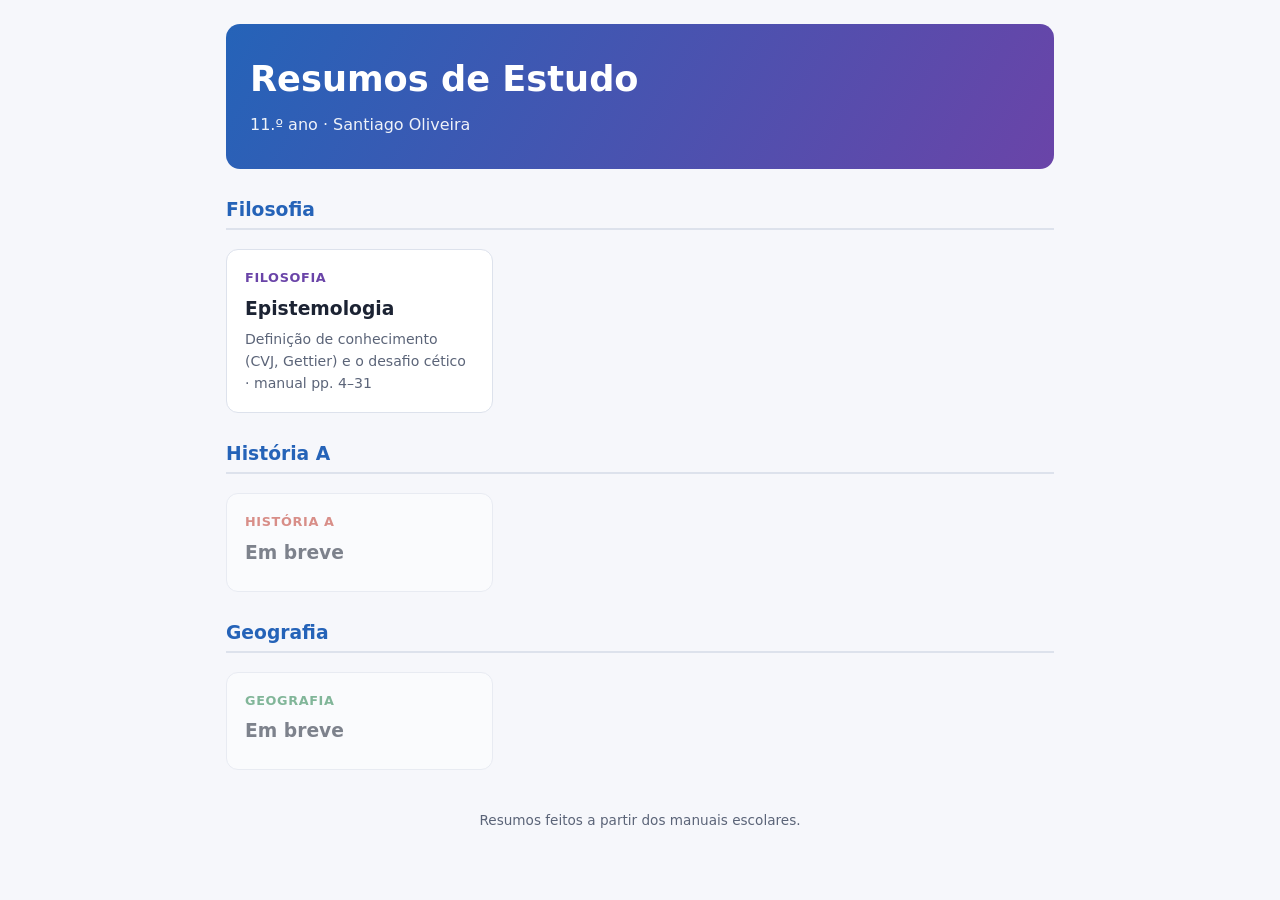
==== index.html @ 996848db "Add files via upload" ====
<!doctype html>
<html lang="pt-PT">
<head>
<meta charset="utf-8">
<meta name="viewport" content="width=device-width, initial-scale=1">
<title>Resumos · Santiago Oliveira</title>
<link rel="stylesheet" href="style.css">
</head>
<body>
<div class="wrap">
  <header class="hero">
    <h1>Resumos de Estudo</h1>
    <p>11.º ano · Santiago Oliveira</p>
  </header>

  <h3>Filosofia</h3>
  <div class="cards">
    <a class="card" href="filosofia-epistemologia.html">
      <div class="subj" style="color:var(--purple)">Filosofia</div>
      <h3>Epistemologia</h3>
      <div class="small">Definição de conhecimento (CVJ, Gettier) e o desafio cético · manual pp. 4–31</div>
    </a>
  </div>

  <h3>História A</h3>
  <div class="cards">
    <div class="card soon">
      <div class="subj" style="color:var(--red)">História A</div>
      <h3>Em breve</h3>
    </div>
  </div>

  <h3>Geografia</h3>
  <div class="cards">
    <div class="card soon">
      <div class="subj" style="color:var(--green)">Geografia</div>
      <h3>Em breve</h3>
    </div>
  </div>

  <footer>Resumos feitos a partir dos manuais escolares.</footer>
</div>
</body>
</html>
---- style.css ----
:root {
  --bg: #f6f7fb;
  --card: #ffffff;
  --text: #1c2333;
  --muted: #5b6478;
  --border: #dde2ec;
  --blue: #2563b8;
  --purple: #6a44a8;
  --red: #c0392b;
  --gray: #7a8496;
  --yellow-bg: #fff6dc;
  --yellow: #d4900a;
  --red-bg: #fdeaea;
  --blue-bg: #eaf1fb;
  --green-bg: #e8f6ec;
  --green: #23824a;
  --row: #f4f6fa;
}
@media (prefers-color-scheme: dark) {
  :root {
    --bg: #11141b;
    --card: #1a1e28;
    --text: #e6e9f0;
    --muted: #9aa3b5;
    --border: #2c3242;
    --row: #20253a;
    --yellow-bg: #2e2716;
    --red-bg: #321c1f;
    --blue-bg: #18243a;
    --green-bg: #17291f;
    --blue: #5b93e0;
    --purple: #9a7ad6;
    --red: #e06a5c;
    --green: #4cc07c;
  }
}
* { box-sizing: border-box; }
body {
  margin: 0;
  background: var(--bg);
  color: var(--text);
  font-family: system-ui, -apple-system, "Segoe UI", Roboto, sans-serif;
  line-height: 1.55;
}
.wrap { max-width: 860px; margin: 0 auto; padding: 24px 16px 64px; }
a { color: var(--blue); }
nav.top { font-size: .95rem; margin-bottom: 16px; }

.hero {
  background: linear-gradient(120deg, #2563b8, #6a44a8);
  color: #fff;
  border-radius: 14px;
  padding: 28px 24px;
  margin-bottom: 20px;
}
.hero h1 { margin: 0 0 6px; font-size: 2.2rem; }
.hero p { margin: 4px 0; opacity: .92; }
.hero .meta {
  background: rgba(255,255,255,.14);
  border-radius: 8px;
  padding: 10px 14px;
  margin-top: 14px;
  font-size: .92rem;
}

h2.sec {
  background: var(--blue);
  color: #fff;
  border-radius: 10px;
  padding: 10px 16px;
  margin: 32px 0 12px;
  font-size: 1.35rem;
}
h3 {
  color: var(--blue);
  border-bottom: 2px solid var(--border);
  padding-bottom: 4px;
  margin-top: 26px;
}
h4 { margin: 18px 0 6px; }

.box {
  border-left: 5px solid var(--yellow);
  background: var(--yellow-bg);
  border-radius: 8px;
  padding: 12px 16px;
  margin: 14px 0;
}
.box.red { border-color: var(--red); background: var(--red-bg); }
.box.blue { border-color: var(--blue); background: var(--blue-bg); }
.box.purple { border-color: var(--purple); background: var(--blue-bg); }
.box.green { border-color: var(--green); background: var(--green-bg); }
.tag {
  display: inline-block;
  font-size: .72rem;
  font-weight: 700;
  letter-spacing: .05em;
  text-transform: uppercase;
  color: #fff;
  background: var(--yellow);
  border-radius: 20px;
  padding: 2px 10px;
  margin-bottom: 6px;
}
.box.red .tag { background: var(--red); }
.box.blue .tag { background: var(--blue); }
.box.purple .tag { background: var(--purple); }
.box.green .tag { background: var(--green); }
.small { font-size: .88rem; color: var(--muted); }

.flow { display: flex; flex-wrap: wrap; gap: 8px; margin: 14px 0; }
.flow div {
  flex: 1 1 160px;
  color: #fff;
  border-radius: 10px;
  padding: 10px;
  text-align: center;
  font-size: .9rem;
}
.flow b { display: block; }

.formula {
  text-align: center;
  font-size: 1.3rem;
  font-weight: 700;
  background: var(--blue-bg);
  border-radius: 10px;
  padding: 14px;
  margin: 12px 0;
}

.table-wrap { overflow-x: auto; margin: 12px 0; }
table { width: 100%; border-collapse: collapse; font-size: .93rem; background: var(--card); }
th { background: var(--blue); color: #fff; text-align: left; padding: 9px 10px; }
td { padding: 9px 10px; border-bottom: 1px solid var(--border); vertical-align: top; }
tr:nth-child(even) td { background: var(--row); }
td.v { color: var(--green); font-weight: 700; text-align: center; }
td.f { color: var(--red); font-weight: 700; text-align: center; }

.grid2 { display: grid; grid-template-columns: 1fr 1fr; gap: 12px; }
@media (max-width: 600px) { .grid2 { grid-template-columns: 1fr; } .hero h1 { font-size: 1.7rem; } }
.grid2 .box { margin: 0; }

.arg {
  background: var(--card);
  border: 1px solid var(--border);
  border-radius: 10px;
  padding: 12px 16px;
  margin: 12px 0;
}
.arg p { margin: 4px 0; }
.arg .concl { font-weight: 700; border-top: 1px solid var(--border); padding-top: 6px; }

/* Página inicial */
.cards { display: grid; grid-template-columns: repeat(auto-fill, minmax(230px, 1fr)); gap: 14px; }
.card {
  display: block;
  background: var(--card);
  border: 1px solid var(--border);
  border-radius: 12px;
  padding: 18px;
  text-decoration: none;
  color: var(--text);
  transition: transform .15s, border-color .15s;
}
.card:hover { transform: translateY(-2px); border-color: var(--blue); }
.card .subj { font-size: .8rem; font-weight: 700; text-transform: uppercase; letter-spacing: .05em; }
.card h3 { border: 0; margin: 6px 0; padding: 0; color: var(--text); }
.card.soon { opacity: .55; pointer-events: none; }
footer { margin-top: 40px; font-size: .85rem; color: var(--muted); text-align: center; }
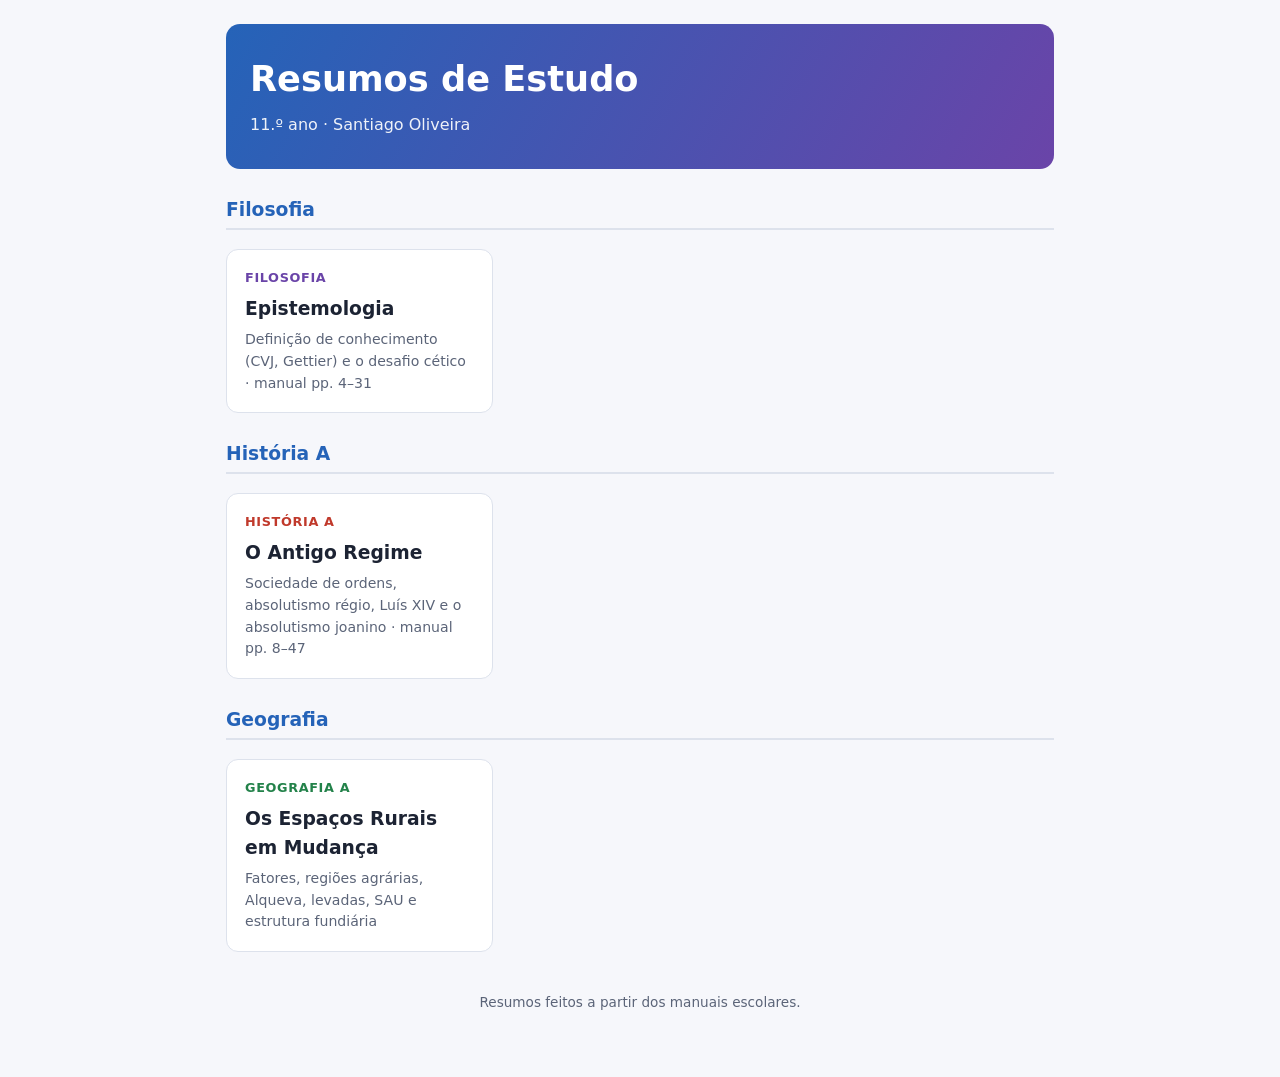
==== commit f23a56d2: "Corrigir nomes do index.html e style.css e remover duplicados Co-Authored-By: Claude Opus 5.5 <norep" ====
--- a/index.html
+++ b/index.html
@@ -24,18 +24,20 @@
 
   <h3>História A</h3>
   <div class="cards">
-    <div class="card soon">
+    <a class="card" href="historia-antigo-regime.html">
       <div class="subj" style="color:var(--red)">História A</div>
-      <h3>Em breve</h3>
-    </div>
+      <h3>O Antigo Regime</h3>
+      <div class="small">Sociedade de ordens, absolutismo régio, Luís XIV e o absolutismo joanino · manual pp. 8–47</div>
+    </a>
   </div>
 
   <h3>Geografia</h3>
   <div class="cards">
-    <div class="card soon">
-      <div class="subj" style="color:var(--green)">Geografia</div>
-      <h3>Em breve</h3>
-    </div>
+    <a class="card" href="geografia-espacos-rurais.html">
+      <div class="subj" style="color:var(--green)">Geografia A</div>
+      <h3>Os Espaços Rurais em Mudança</h3>
+      <div class="small">Fatores, regiões agrárias, Alqueva, levadas, SAU e estrutura fundiária</div>
+    </a>
   </div>
 
   <footer>Resumos feitos a partir dos manuais escolares.</footer>
--- a/style.css
+++ b/style.css
@@ -167,4 +167,29 @@
 .card .subj { font-size: .8rem; font-weight: 700; text-transform: uppercase; letter-spacing: .05em; }
 .card h3 { border: 0; margin: 6px 0; padding: 0; color: var(--text); }
 .card.soon { opacity: .55; pointer-events: none; }
+.grid3 { display: grid; grid-template-columns: repeat(3, 1fr); gap: 12px; }
+.grid4 { display: grid; grid-template-columns: repeat(4, 1fr); gap: 10px; }
+@media (max-width: 700px) { .grid3, .grid4 { grid-template-columns: 1fr; } }
+.grid3 .box, .grid4 .box { margin: 0; }
+.box ul, .arg ul { margin: 6px 0; padding-left: 20px; }
+
+.pyramid { max-width: 520px; margin: 16px auto; text-align: center; color: #fff; }
+.pyramid div { margin: 0 auto 4px; padding: 10px; border-radius: 6px; }
+.pyramid small { display: block; opacity: .9; }
+
+.timeline { border-left: 3px solid var(--blue); margin: 14px 0 14px 8px; padding-left: 18px; }
+.timeline div { margin-bottom: 10px; position: relative; }
+.timeline div::before {
+  content: ""; position: absolute; left: -26px; top: 6px;
+  width: 11px; height: 11px; border-radius: 50%; background: var(--blue);
+}
+.timeline b { color: var(--blue); }
+
+.check li { list-style: none; margin: 4px 0; }
+.check li::before { content: "☐ "; }
+
+.bar { display: flex; align-items: center; gap: 8px; margin: 4px 0; font-size: .9rem; }
+.bar span:first-child { flex: 0 0 150px; }
+.bar .fill { height: 18px; background: var(--blue); border-radius: 4px; }
+
 footer { margin-top: 40px; font-size: .85rem; color: var(--muted); text-align: center; }
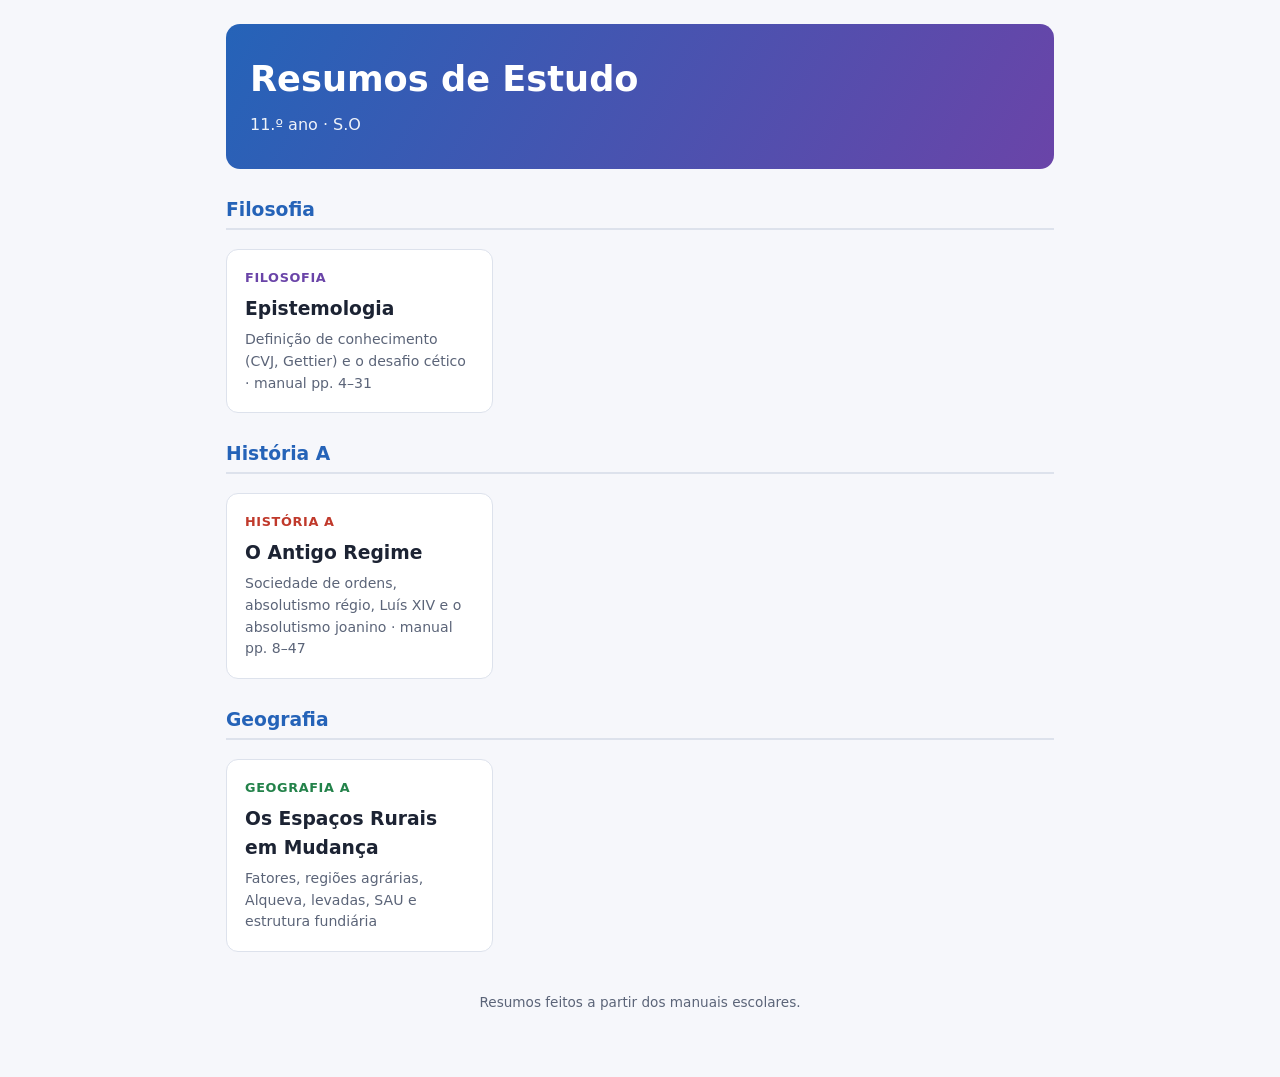
==== commit 72477208: "Mostrar S.O em vez do nome completo Co-Authored-By: Claude Opus 5.5 <noreply@anthropic.com> Claude-S" ====
--- a/index.html
+++ b/index.html
@@ -3,14 +3,14 @@
 <head>
 <meta charset="utf-8">
 <meta name="viewport" content="width=device-width, initial-scale=1">
-<title>Resumos · Santiago Oliveira</title>
+<title>Resumos · S.O</title>
 <link rel="stylesheet" href="style.css">
 </head>
 <body>
 <div class="wrap">
   <header class="hero">
     <h1>Resumos de Estudo</h1>
-    <p>11.º ano · Santiago Oliveira</p>
+    <p>11.º ano · S.O</p>
   </header>
 
   <h3>Filosofia</h3>
